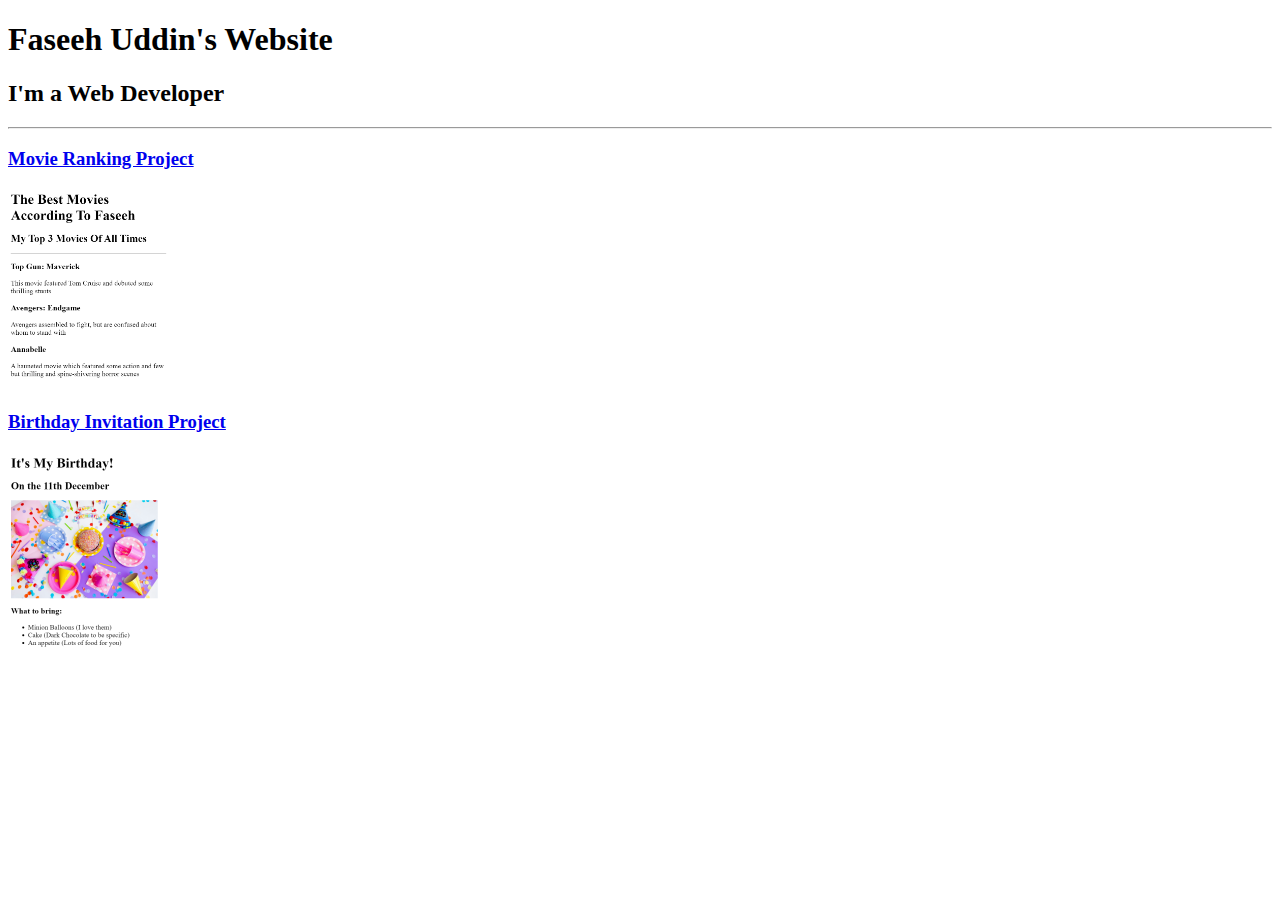
==== index.html @ 64905abd "Add files via upload" ====
<!DOCTYPE html>
<html lang="en">
<head>
    <meta charset="UTF-8">
    <meta name="viewport" content="width=device-width, initial-scale=1.0">
    <title>My Portfolio</title>
</head>
<body>
    <h1>Faseeh Uddin's Website</h1>
    <h2>I'm a Web Developer</h2>
    <hr>
    <h3><a href="./public/movie-ranking.html">Movie Ranking Project</a></h3>
    <img src="./assets/images/movie-ranking.png" height="200">
    <br>
    <h3><a href="./public/birthday-invite.html">Birthday Invitation Project</a></h3>
    <img src="./assets/images/birthday-invite.png" height="200">

</body>
</html>
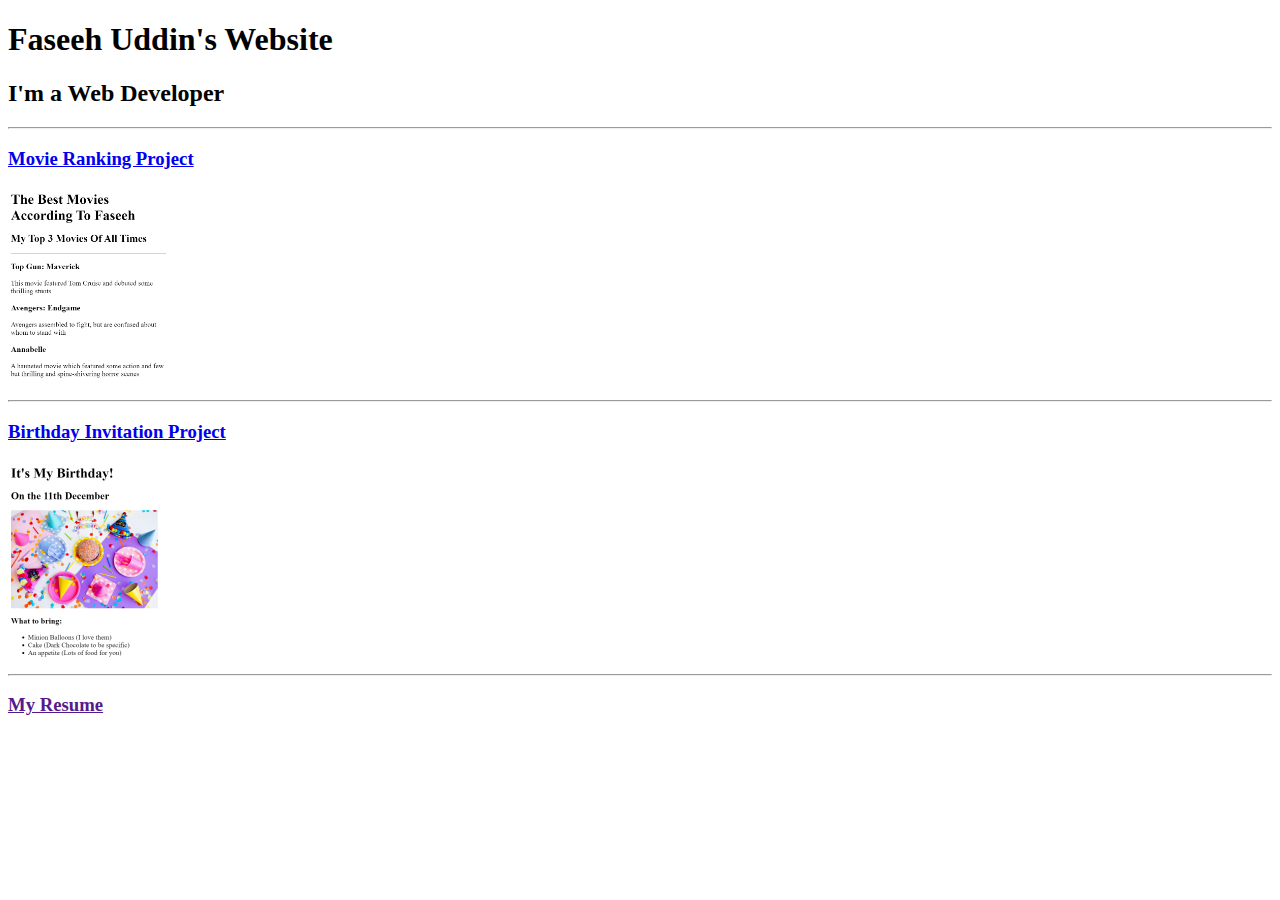
==== commit fcd756a5: "Update index.html" ====
--- a/index.html
+++ b/index.html
@@ -12,8 +12,11 @@
     <h3><a href="./public/movie-ranking.html">Movie Ranking Project</a></h3>
     <img src="./assets/images/movie-ranking.png" height="200">
     <br>
+    <hr>
     <h3><a href="./public/birthday-invite.html">Birthday Invitation Project</a></h3>
     <img src="./assets/images/birthday-invite.png" height="200">
+    <br><hr>
+    <h3><a href="">My Resume</a></h3>
 
 </body>
-</html>+</html>
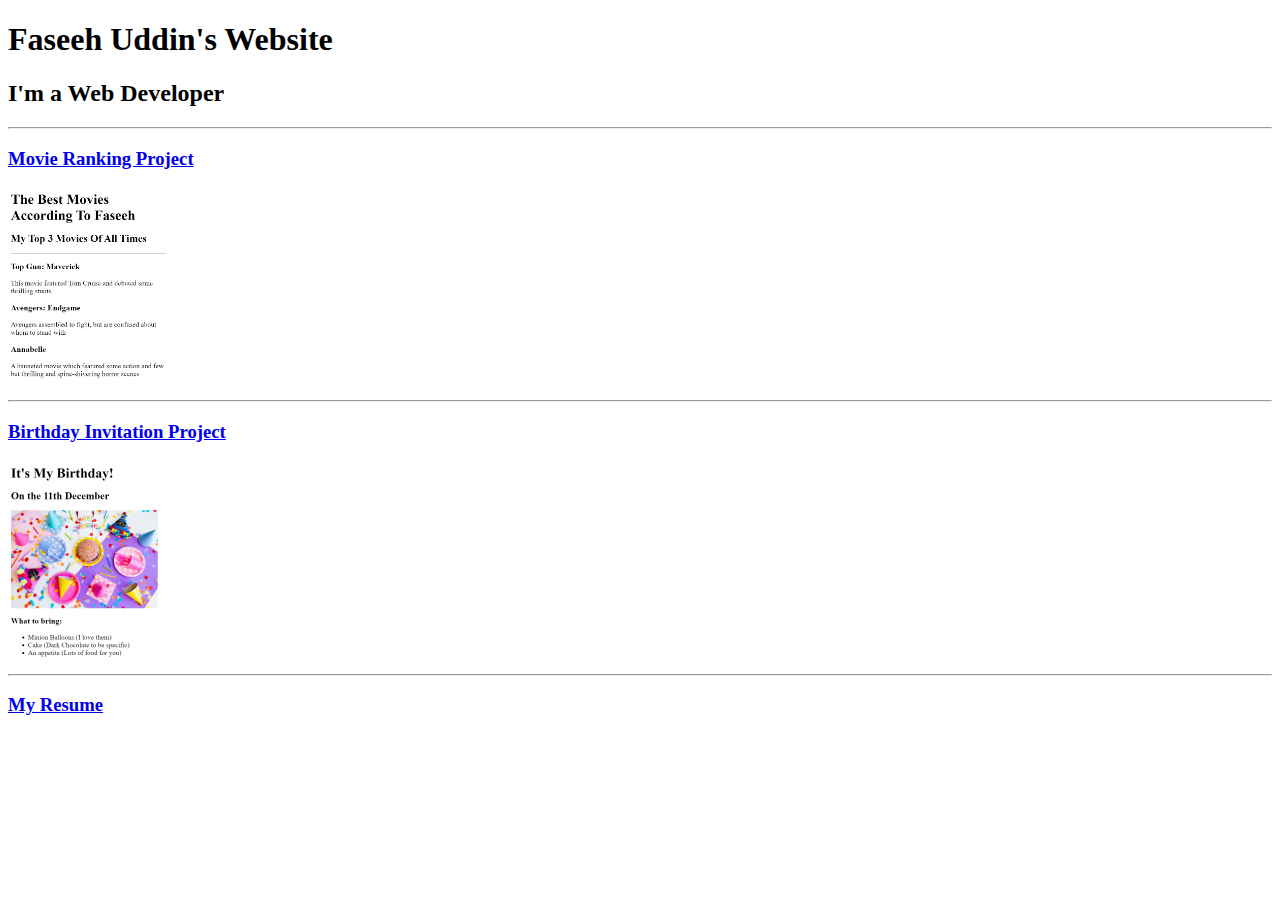
==== commit 83a5c258: "Update index.html" ====
--- a/index.html
+++ b/index.html
@@ -16,7 +16,7 @@
     <h3><a href="./public/birthday-invite.html">Birthday Invitation Project</a></h3>
     <img src="./assets/images/birthday-invite.png" height="200">
     <br><hr>
-    <h3><a href="">My Resume</a></h3>
+    <h3><a href="./public/resume.html">My Resume</a></h3>
 
 </body>
 </html>
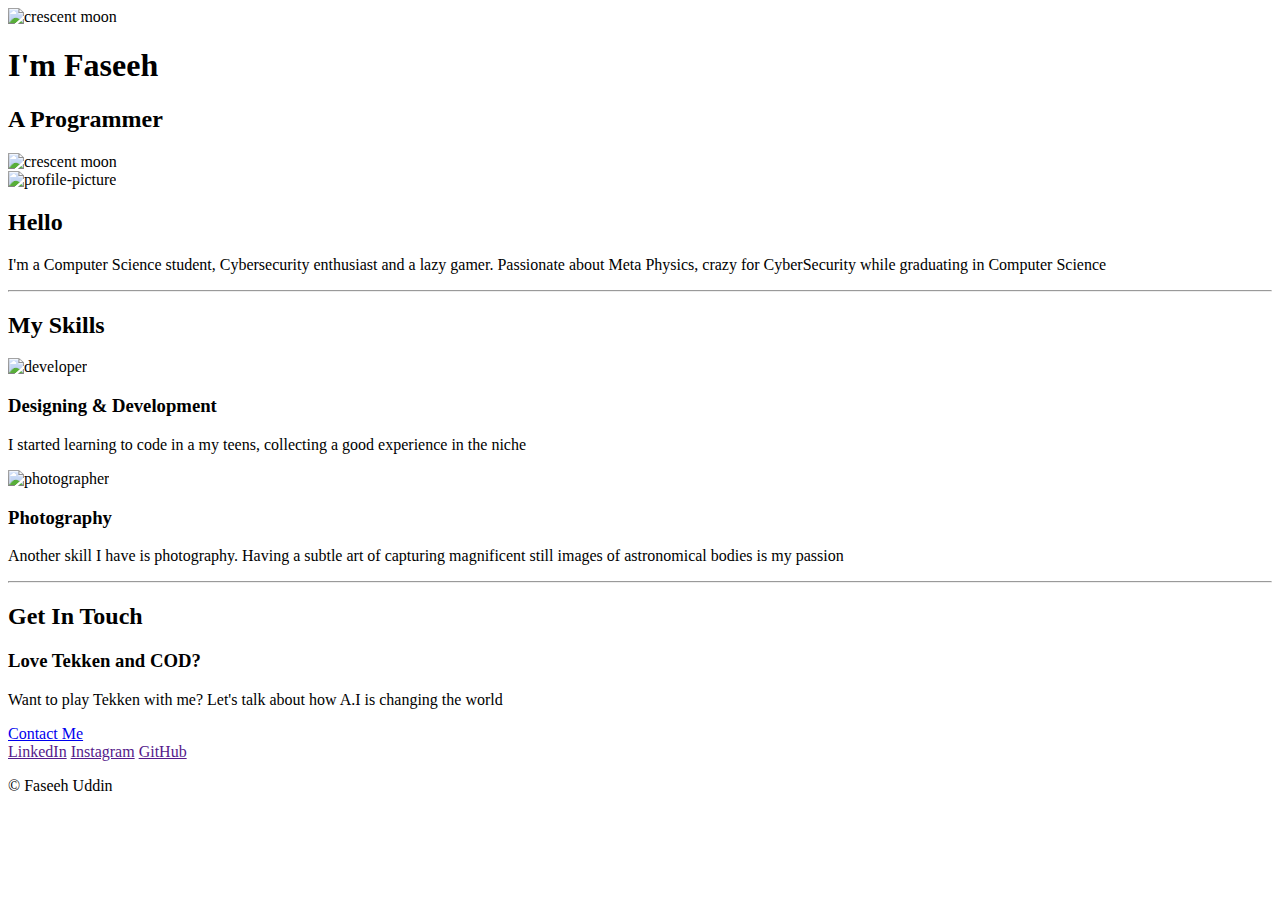
==== commit d74c0505: "Update index.html" ====
--- a/index.html
+++ b/index.html
@@ -3,20 +3,73 @@
 <head>
     <meta charset="UTF-8">
     <meta name="viewport" content="width=device-width, initial-scale=1.0">
-    <title>My Portfolio</title>
+    <title>Faseeh Uddin</title>
+
+    <link rel="stylesheet" href="./styles/styles.css">
+
+    <link rel="preconnect" href="https://fonts.googleapis.com">
+    <link rel="preconnect" href="https://fonts.gstatic.com" crossorigin>
+    <link href="https://fonts.googleapis.com/css2?family=Montserrat:ital,wght@0,100..900;1,100..900&family=Sacramento&display=swap" rel="stylesheet">
+    
+    <link rel="icon" href="./assets/crescent-moon.png">
+
 </head>
 <body>
-    <h1>Faseeh Uddin's Website</h1>
-    <h2>I'm a Web Developer</h2>
-    <hr>
-    <h3><a href="./public/movie-ranking.html">Movie Ranking Project</a></h3>
-    <img src="./assets/images/movie-ranking.png" height="200">
-    <br>
-    <hr>
-    <h3><a href="./public/birthday-invite.html">Birthday Invitation Project</a></h3>
-    <img src="./assets/images/birthday-invite.png" height="200">
-    <br><hr>
-    <h3><a href="./public/resume.html">My Resume</a></h3>
 
+    <!--Top Container-->
+    <div class="top-container">
+        <img src="./assets/crescent-moon.png" alt="crescent moon" class="top-moon">
+        <div class="title-text">
+            <h1 >I<span class="apostrophe">'</span>m Faseeh</h1>
+            <h2>A Programmer</h2>
+        </div>
+        <img src="./assets/crescent-moon.png" alt="crescent moon" class="bottom-moon">
+    </div>
+
+    <!--Middle Container-->
+    <div class="middle-container">
+        <div class="profile">
+            <img src="./assets/profile.png" alt="profile-picture" class="profile-pic">
+            <h2>Hello</h2>
+            <p class="intro">I'm a Computer Science student, Cybersecurity enthusiast and a lazy gamer. Passionate about Meta Physics, crazy for CyberSecurity while graduating in Computer Science </p>
+        </div>
+
+        <hr>
+        <div class="skills">
+            <h2>My Skills</h2>
+            <div class="skill-grid">
+                <div class="developer">
+                    <img src="./assets/developer.jpg" alt="developer" class="developer-pic">
+                </div>
+                <div class="developer-para">
+                    <h3>Designing & Development</h3>
+                    <p>I started learning to code in a my teens, collecting a good experience in the niche</p>
+                </div>
+                <div class="developer">
+                    <img src="./assets/photographer.jpg" alt="photographer" class="photographer-pic">
+                </div>
+                <div class="developer-para">
+                    <h3>Photography</h3>
+                    <p>Another skill I have is photography. Having a subtle art of capturing magnificent still images of astronomical bodies is my passion</p>
+                </div>
+            </div>
+        </div>
+
+        <hr>
+
+        <div class="contact-me">
+            <h2>Get In Touch</h2>
+            <h3>Love Tekken and COD?</h3>
+            <p class="contact-message">Want to play Tekken with me? Let's talk about how A.I is changing the world</p>
+            <a class="btn" href="mailto:faseehuddin030@gmail.com">Contact Me</a>
+        </div>
+    </div>
+    
+    <div class="bottom-container">
+        <a href="" class="footer-link">LinkedIn</a>
+        <a href="" class="footer-link">Instagram</a>
+        <a href="" class="footer-link">GitHub</a>
+        <p class="copyright">© Faseeh Uddin</p>
+    </div>
 </body>
 </html>
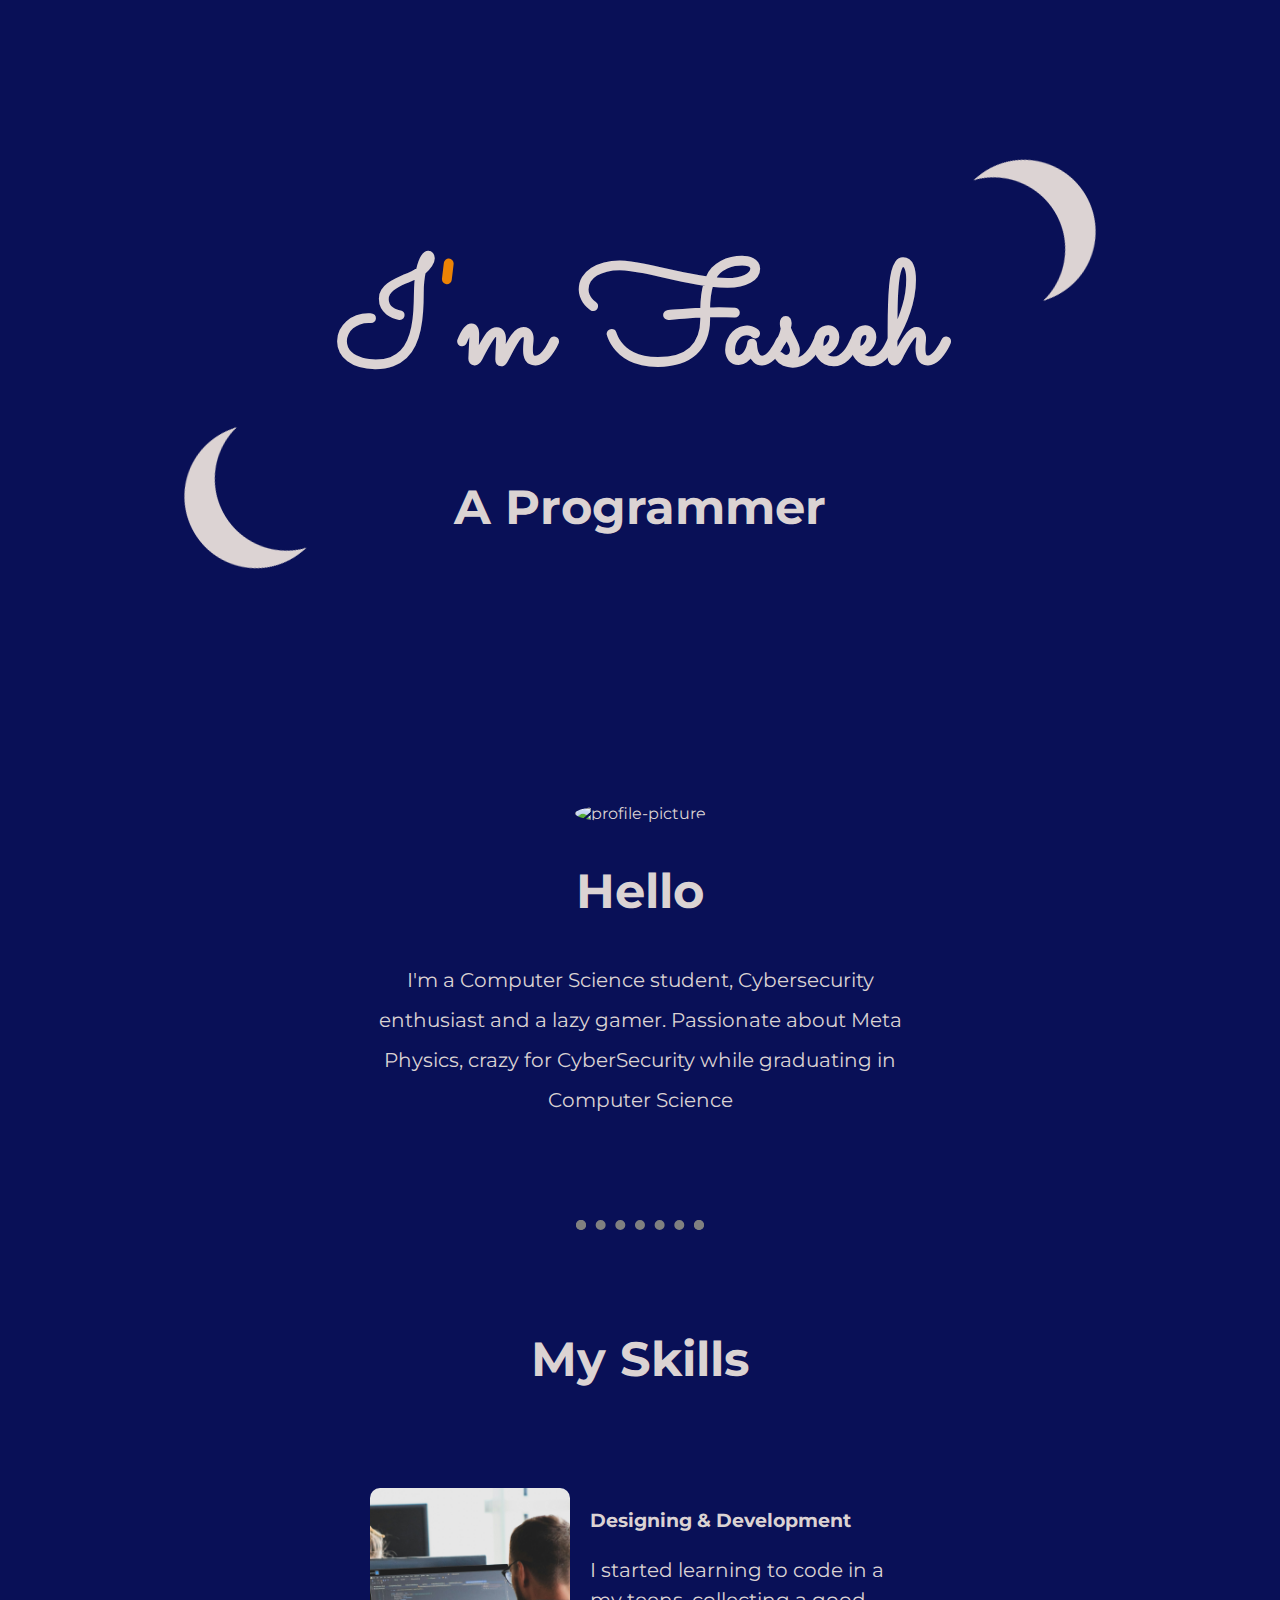
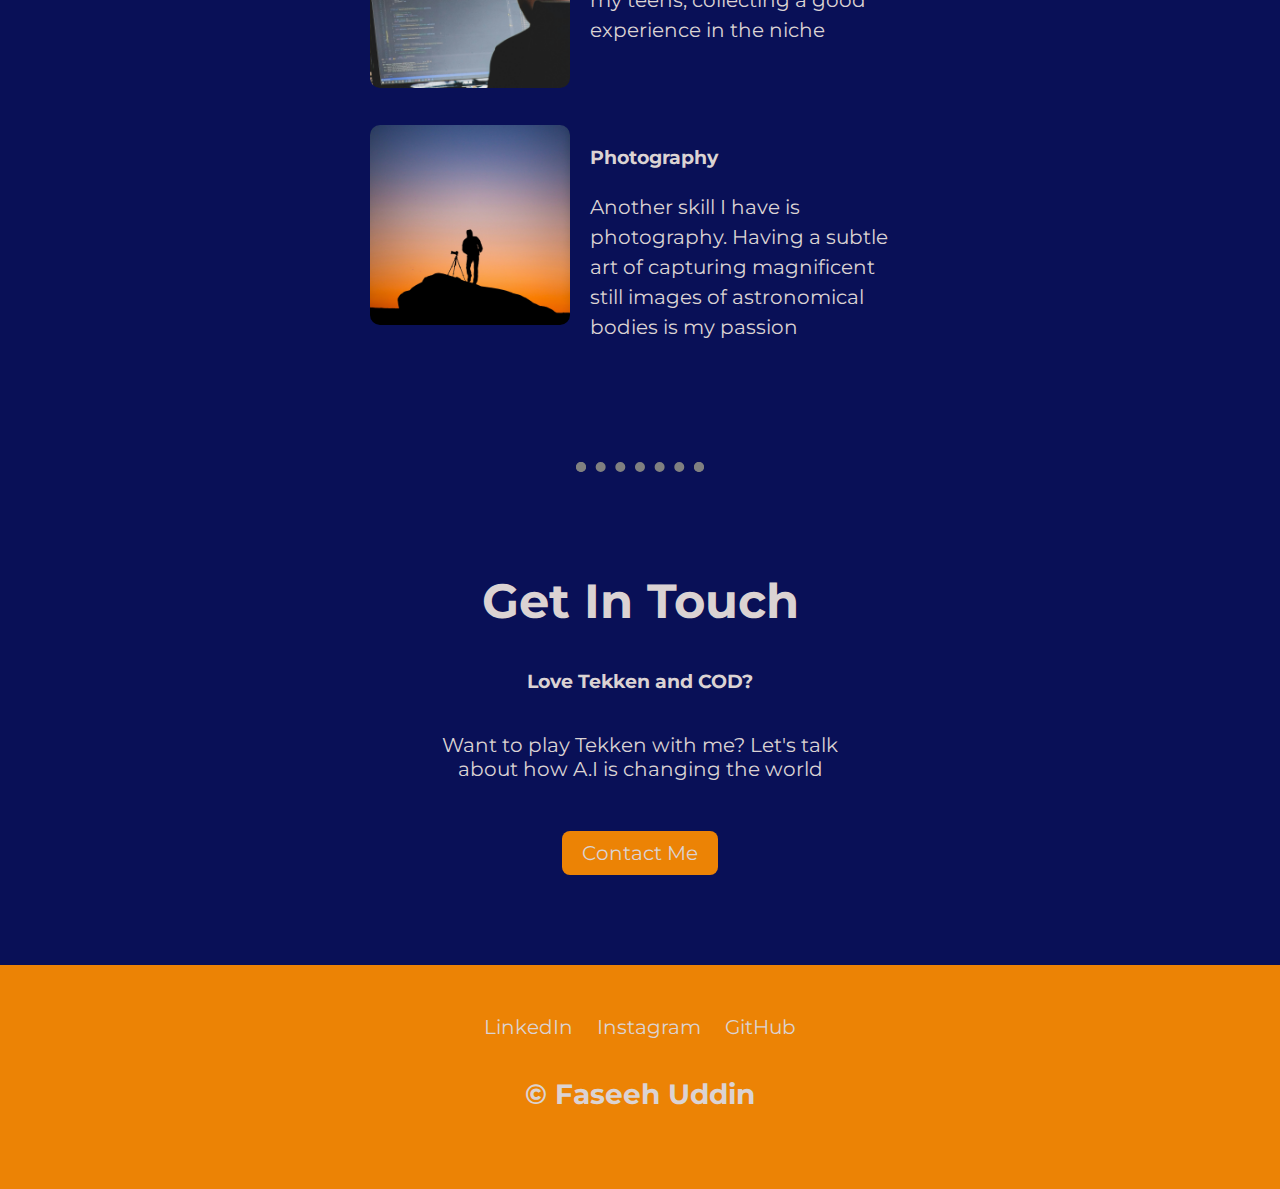
==== commit 22520c2a: "Update index.html" ====
--- a/index.html
+++ b/index.html
@@ -11,25 +11,25 @@
     <link rel="preconnect" href="https://fonts.gstatic.com" crossorigin>
     <link href="https://fonts.googleapis.com/css2?family=Montserrat:ital,wght@0,100..900;1,100..900&family=Sacramento&display=swap" rel="stylesheet">
     
-    <link rel="icon" href="./assets/crescent-moon.png">
+    <link rel="icon" href="./assets/images/crescent-moon.png">
 
 </head>
 <body>
 
     <!--Top Container-->
     <div class="top-container">
-        <img src="./assets/crescent-moon.png" alt="crescent moon" class="top-moon">
+        <img src="./assets/images/crescent-moon.png" alt="crescent moon" class="top-moon">
         <div class="title-text">
             <h1 >I<span class="apostrophe">'</span>m Faseeh</h1>
             <h2>A Programmer</h2>
         </div>
-        <img src="./assets/crescent-moon.png" alt="crescent moon" class="bottom-moon">
+        <img src="./assets/images/crescent-moon.png" alt="crescent moon" class="bottom-moon">
     </div>
 
     <!--Middle Container-->
     <div class="middle-container">
         <div class="profile">
-            <img src="./assets/profile.png" alt="profile-picture" class="profile-pic">
+            <img src="./assets/images/profile.png" alt="profile-picture" class="profile-pic">
             <h2>Hello</h2>
             <p class="intro">I'm a Computer Science student, Cybersecurity enthusiast and a lazy gamer. Passionate about Meta Physics, crazy for CyberSecurity while graduating in Computer Science </p>
         </div>
@@ -39,14 +39,14 @@
             <h2>My Skills</h2>
             <div class="skill-grid">
                 <div class="developer">
-                    <img src="./assets/developer.jpg" alt="developer" class="developer-pic">
+                    <img src="./assets/images/developer.jpg" alt="developer" class="developer-pic">
                 </div>
                 <div class="developer-para">
                     <h3>Designing & Development</h3>
                     <p>I started learning to code in a my teens, collecting a good experience in the niche</p>
                 </div>
                 <div class="developer">
-                    <img src="./assets/photographer.jpg" alt="photographer" class="photographer-pic">
+                    <img src="./assets/images/photographer.jpg" alt="photographer" class="photographer-pic">
                 </div>
                 <div class="developer-para">
                     <h3>Photography</h3>
--- a/styles/styles.css
+++ b/styles/styles.css
@@ -0,0 +1,162 @@
+.sacramento-regular {
+    font-family: "Sacramento", cursive;
+    font-weight: 400;
+    font-style: normal;
+}
+
+.montserrat {
+  font-family: "Montserrat", serif;
+  font-optical-sizing: auto;
+  font-weight: 700;
+  font-style: normal;
+}
+
+body{
+    background-color: #091057;
+    color: #DBD3D3;
+    margin: 0;
+    font-family: "Montserrat", serif;
+    text-align: center;
+}
+
+h1{
+    font-family: "Sacramento", cursive;
+    font-size: 9rem;
+    margin: 100px auto 0 auto;
+}
+
+h2{
+    font-weight: 700;
+    font-size: 3rem;
+}
+
+p{
+    font-size: 20px;
+}
+
+.top-container{
+    position: relative;
+    padding: 10% 0 10% 0;
+}
+
+.top-moon{
+    position: absolute;
+    right: 150px;
+
+}
+
+.bottom-moon{
+    position: absolute;
+    left: 150px;
+    top: 400px;
+    transform: rotate(180deg);
+}
+.title-text{
+    font-family: "Montserrat";
+    
+}
+
+.apostrophe{
+    color: #EC8305;
+}
+
+
+.middle-container{
+    margin: 100px;
+}
+
+.profile-pic{
+    width: 200px;
+    height: 200px;
+    object-fit: cover;
+    border-radius: 50%;
+}
+
+.intro{
+    width: 50%;
+    margin: auto;
+    line-height: 2;
+}
+
+hr{
+    border: dotted 10px;
+    border-bottom: none;
+    width: 10%;
+    margin: 100px auto;
+}
+
+.skill-grid{
+    display: grid;
+    width: 50%;
+    grid-template-columns: 0.5fr 1fr;
+    grid-template-rows: repeat(1, 1fr);
+    margin: 100px auto 0 auto;
+    text-align: left;
+    line-height: 1.5;
+    column-gap: 20px;
+    row-gap: 30px;
+}
+
+.developer-pic{
+    height: 200px;
+    width: 200px;
+    object-fit: cover;
+    border-radius: 10px;
+}
+.photographer-pic{
+    height: 200px;
+    width: 200px;
+    object-fit: cover;
+    border-radius: 10px;
+}
+
+.contact-message{
+    margin: 40px auto 60px;
+    width: 40%;
+}
+
+.btn{
+    background-color: #EC8305;
+    padding: 10px 20px 10px 20px;
+    border-radius: 8px;
+    transition: 0.2s ease;
+    text-decoration: none;
+    color: #DBD3D3;
+    font-size: 20px;
+}
+
+.btn:hover{
+    background-color: #024CAA;
+    transition: 0.2s ease;
+    padding: 10px 20px 10px 20px;
+    border-radius: 8px;
+    cursor: pointer;
+    text-decoration: none;
+    color: #DBD3D3;
+}
+
+.bottom-container{
+    background-color: #EC8305;
+    padding: 50px 0 30px;
+}
+
+.footer-link{
+    text-decoration: none;
+    color:#DBD3D3;
+    padding-left: 10px;
+    padding-right: 10px;
+    transition: 0.2s ease;
+    font-size: 20px;
+}
+
+.footer-link:hover{
+    cursor: pointer;
+    color:#091057;
+    transition: 0.2s ease;
+}
+
+.copyright{
+    font-size: 1.75rem;
+    padding: 10px 0 20px;
+    font-weight: 700;
+}
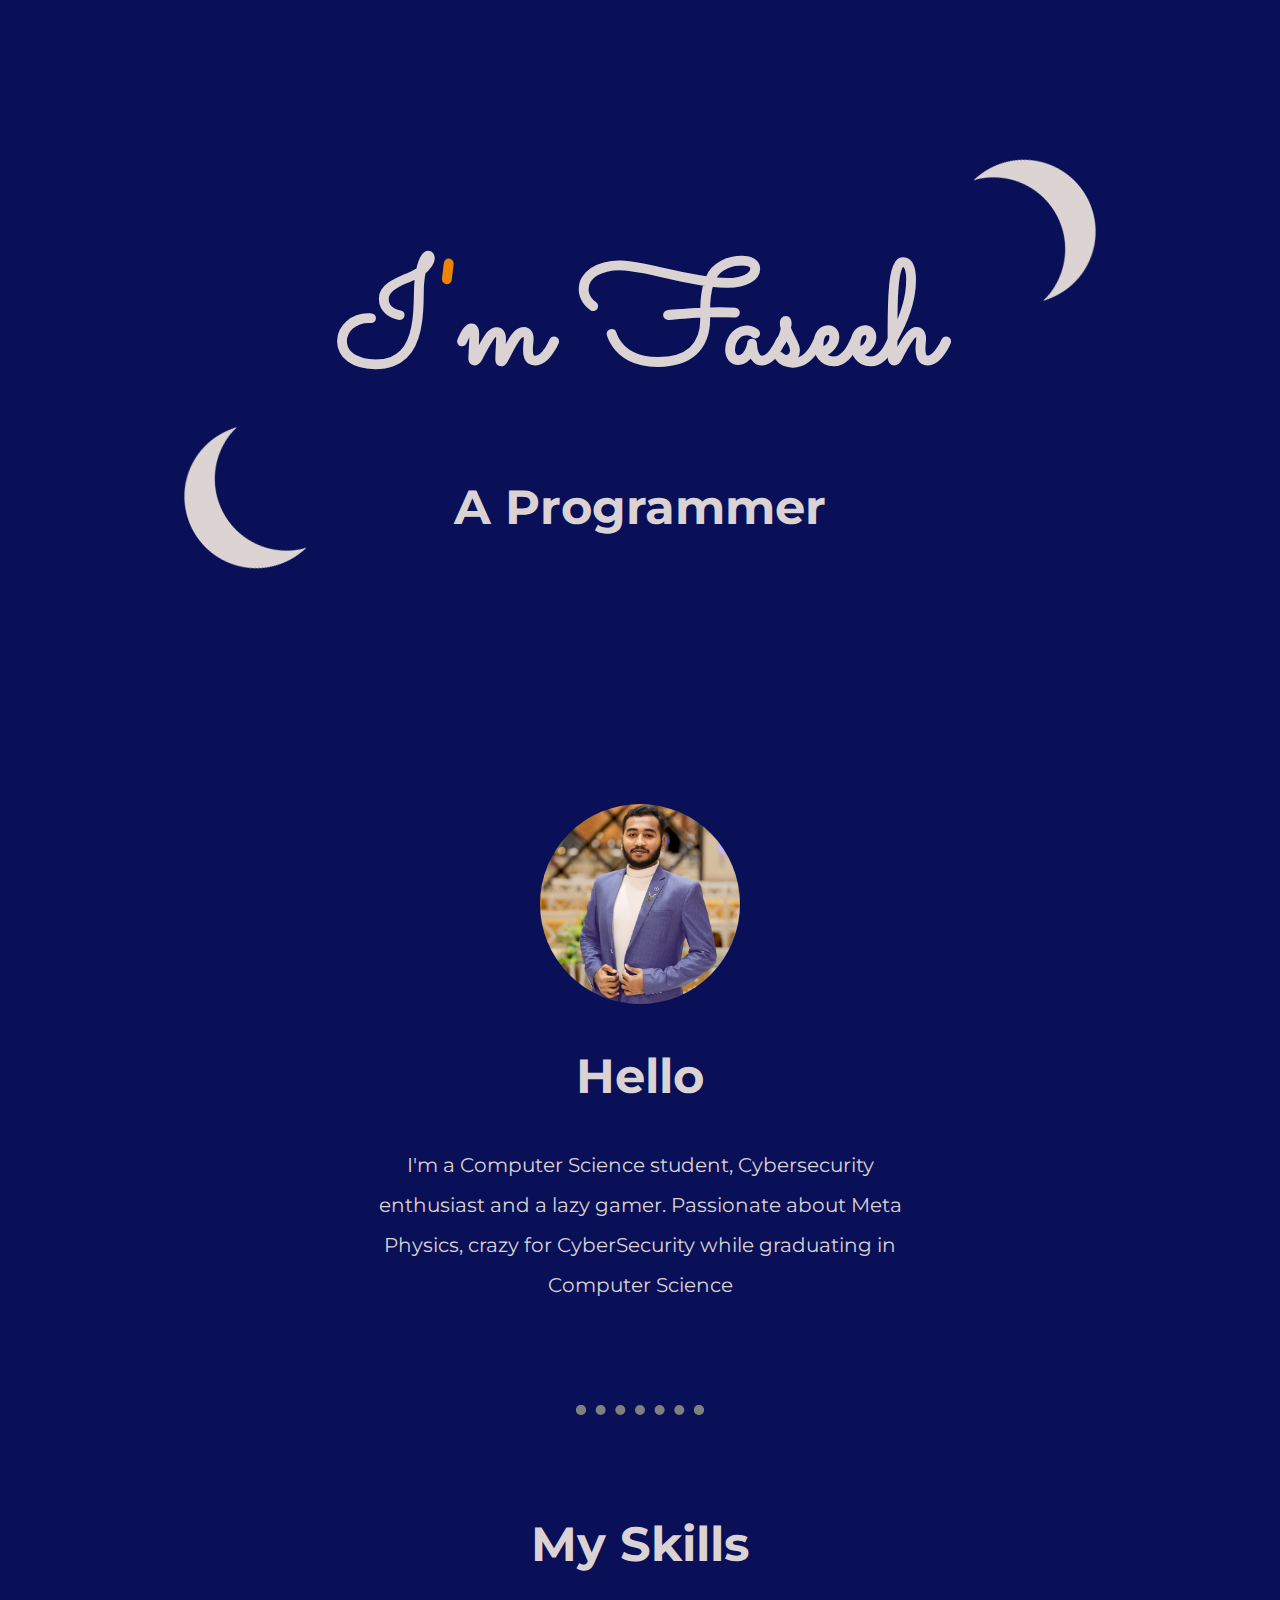
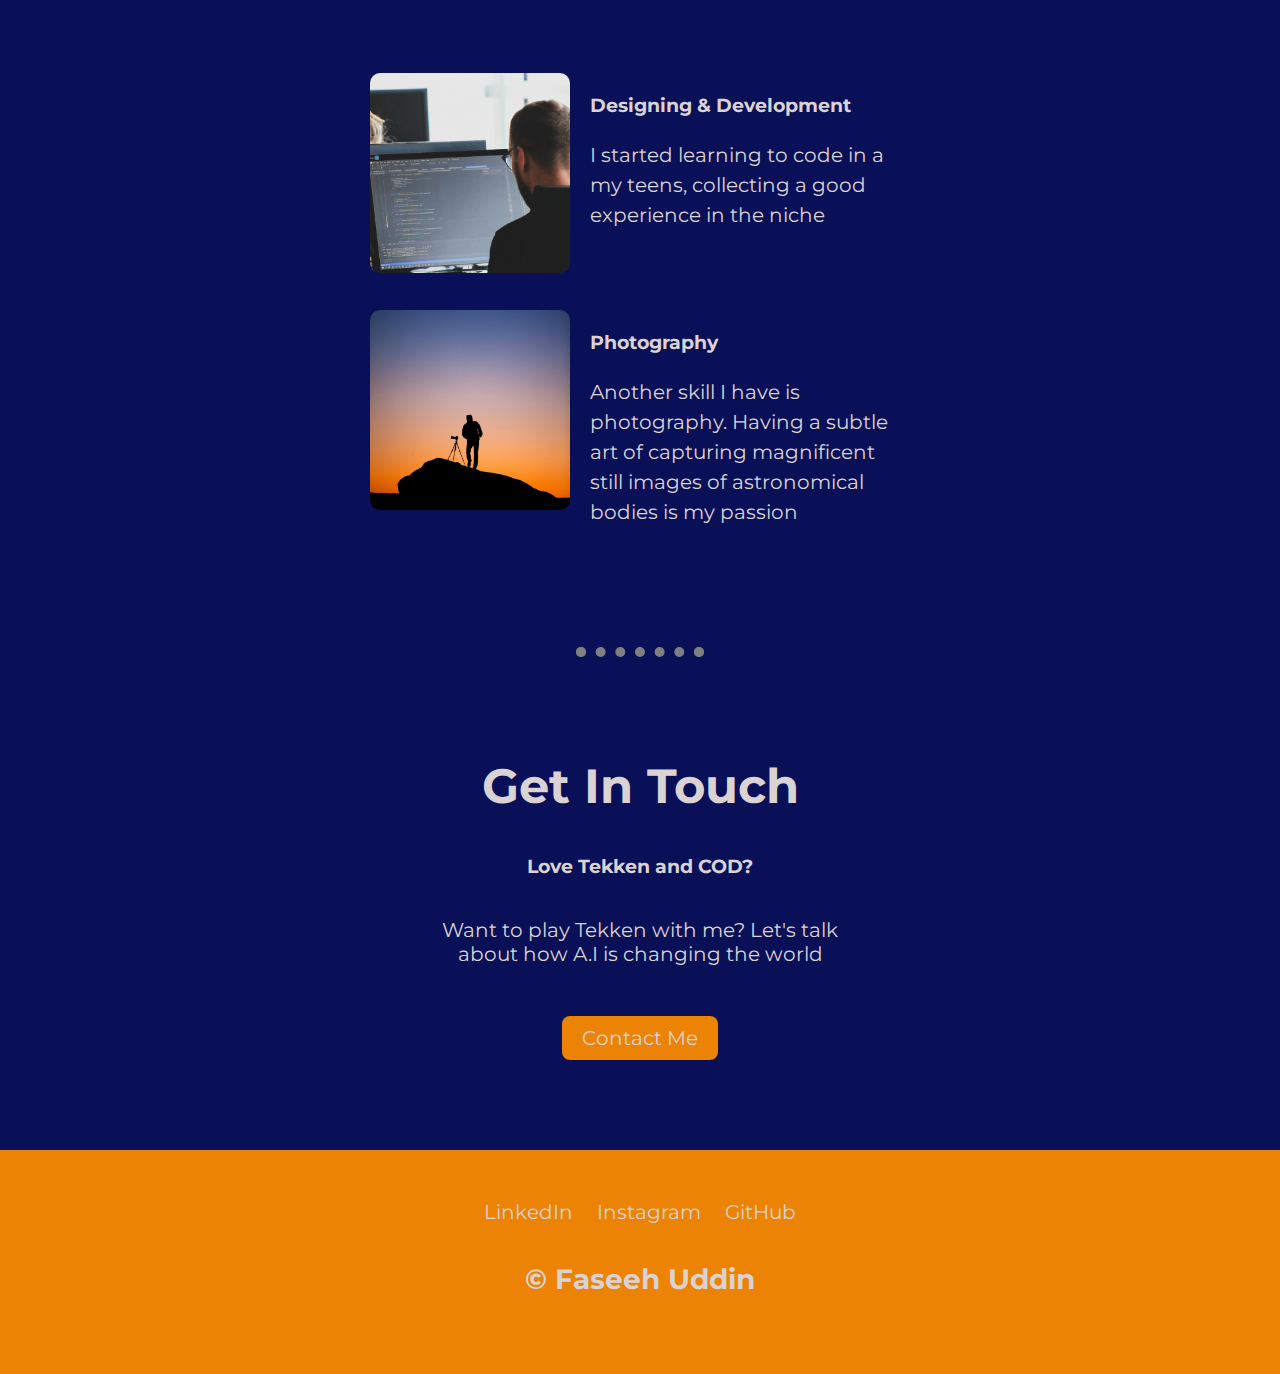
==== commit a3dfed06: "Update index.html" ====
--- a/index.html
+++ b/index.html
@@ -29,7 +29,7 @@
     <!--Middle Container-->
     <div class="middle-container">
         <div class="profile">
-            <img src="./assets/images/profile.png" alt="profile-picture" class="profile-pic">
+            <img src="./assets/images/profile.jpg" alt="profile-picture" class="profile-pic">
             <h2>Hello</h2>
             <p class="intro">I'm a Computer Science student, Cybersecurity enthusiast and a lazy gamer. Passionate about Meta Physics, crazy for CyberSecurity while graduating in Computer Science </p>
         </div>
